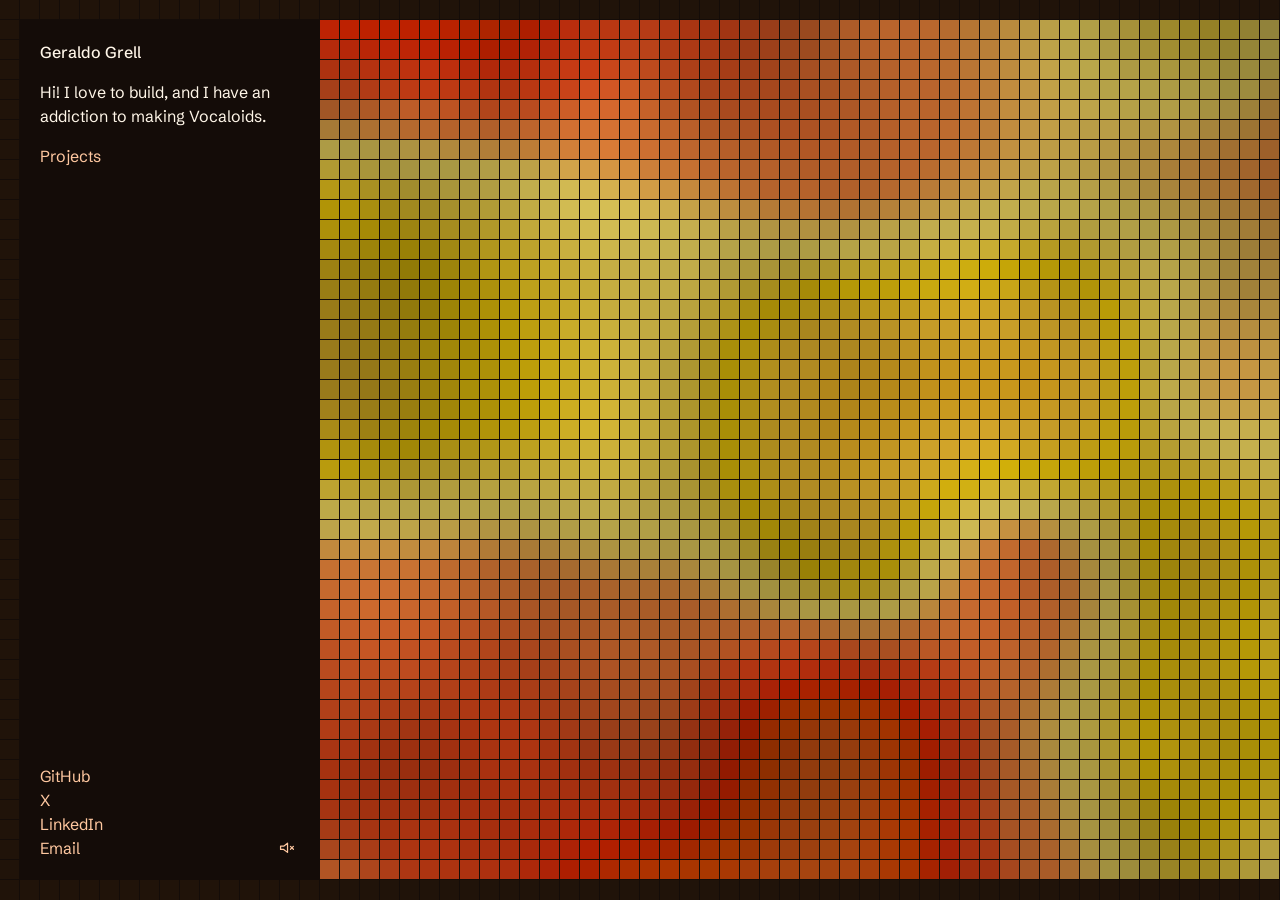
==== index.html @ 269cfb62 "Light-wall portfolio for Geraldo Grell A static, dependency-free portfolio: a sidebar of nested pane" ====
<!doctype html>
<!--
  index.html and 404.html must stay identical (404.html is the deep-link fallback
  for GitHub Pages). After editing this file, run:  cp index.html 404.html

  Content lives in content.js. The values below are only what link previews and
  visitors without JavaScript see; the script keeps titles and descriptions in
  sync with content.js as people browse.
-->
<html lang="en">
<head>
<meta charset="utf-8">
<!-- EDIT: the folder this site is served from, in the href of the next line.
     It must start and end with "/":
       "/"             the site sits at the root of its domain (https://you.com/)
       "/portfolio/"   a GitHub Pages project site (https://you.github.io/portfolio/)
     Every relative address below (assets/site.css, content.js, ...) resolves
     from that folder, even on a deep link like /geraldo/projects/crewroom,
     and the page addresses (/work/..., /projects/...) live inside it. -->
<base href="/geraldo/">
<script>
  /* Tidies the folder above and shares it with assets/site.js as
     window.SITE_BASE. Opened from disk, the base is removed so addresses
     resolve next to this file. If the page is served from outside the folder
     (say, at the root of a custom domain while the setting still names a
     folder), the root is used instead, so the site still loads. */
  (function () {
    var el = document.querySelector("base");
    var base = String((el && el.getAttribute("href")) || "/").trim();
    if (/^[a-z][a-z0-9+.-]*:\/\//i.test(base)) base = base.replace(/^[a-z][a-z0-9+.-]*:\/\/[^\/]*/i, "");
    base = ("/" + base + "/").replace(/\/{2,}/g, "/");
    if (location.protocol === "file:") {
      if (el) el.parentNode.removeChild(el);
    } else {
      if ((location.pathname + "/").indexOf(base) !== 0) base = "/";
      if (!el) {
        el = document.createElement("base");
        document.head.appendChild(el);
      }
      el.setAttribute("href", base);
    }
    window.SITE_BASE = base;
  })();
</script>
<meta name="viewport" content="width=device-width, initial-scale=1">
<title>Geraldo Grell</title>
<meta name="description" content="Geraldo Grell loves to build, makes Vocaloids, and is building Crewroom.">
<meta name="author" content="Geraldo Grell">
<meta name="robots" content="index, follow, max-image-preview:large, max-snippet:-1, max-video-preview:-1">
<meta name="theme-color" content="#140c08">
<meta name="color-scheme" content="dark">
<meta name="format-detection" content="telephone=no">
<meta name="mobile-web-app-capable" content="yes">
<meta name="apple-mobile-web-app-capable" content="yes">
<meta name="apple-mobile-web-app-status-bar-style" content="black">
<meta name="apple-mobile-web-app-title" content="Geraldo Grell">
<meta name="application-name" content="Geraldo Grell">
<link rel="canonical" href="https://jikjii.github.io/geraldo/">

<!-- Link previews (EDIT: your name, description and full site address) -->
<meta property="og:type" content="website">
<meta property="og:title" content="Geraldo Grell">
<meta property="og:description" content="Geraldo Grell loves to build, makes Vocaloids, and is building Crewroom.">
<meta property="og:url" content="https://jikjii.github.io/geraldo/">
<meta property="og:image" content="https://jikjii.github.io/geraldo/assets/og.png">
<meta property="og:image:type" content="image/png">
<meta property="og:image:width" content="1200">
<meta property="og:image:height" content="630">
<meta property="og:image:alt" content="A grid of glowing amber and orange tiles on a dark background.">
<meta name="twitter:card" content="summary_large_image">
<meta name="twitter:title" content="Geraldo Grell">
<meta name="twitter:description" content="Geraldo Grell loves to build, makes Vocaloids, and is building Crewroom.">
<meta name="twitter:image" content="https://jikjii.github.io/geraldo/assets/og.png">
<meta name="twitter:image:alt" content="A grid of glowing amber and orange tiles on a dark background.">

<link rel="icon" href="assets/favicon.svg" type="image/svg+xml">

<!-- Typeface. To change it, swap this link and --font in assets/site.css. -->
<link rel="preconnect" href="https://fonts.googleapis.com">
<link rel="preconnect" href="https://fonts.gstatic.com" crossorigin>
<link rel="stylesheet" href="https://fonts.googleapis.com/css2?family=Schibsted+Grotesk:ital,wght@0,400;0,500;1,400&amp;display=block">

<link rel="stylesheet" href="assets/site.css">
<noscript><style>#stage { display: none; }</style></noscript>
</head>
<body>
<noscript>
  <!-- EDIT: shown only when JavaScript is off. Mirrors the sidebar in content.js
       (name, bio and links); the pages themselves need JavaScript. -->
  <main class="noscript">
    <h1>Geraldo Grell</h1>
    <p>Hi! I love to build, and I have an addiction to making Vocaloids.</p>
    <ul>
      <li><a href="https://github.com/Jikjii">GitHub</a></li>
      <li><a href="https://x.com/GERALDONOMICS">X</a></li>
      <li><a href="https://www.linkedin.com/in/geraldo-grell/">LinkedIn</a></li>
      <li><a href="mailto:swegeraldogrell@gmail.com">Email</a></li>
    </ul>
  </main>
</noscript>

<div id="stage">
  <div id="world" role="main">
    <canvas id="wall" aria-hidden="true"></canvas>
    <div id="deck" aria-hidden="true"><div id="strip"></div></div>
    <div id="pane-stack"></div>
    <div id="frame" aria-hidden="true">
      <span class="frame-edge frame-top"></span>
      <span class="frame-edge frame-right"></span>
      <span class="frame-edge frame-bottom"></span>
      <span class="frame-edge frame-left"></span>
    </div>
  </div>
</div>

<script src="content.js"></script>
<script src="assets/site.js"></script>
</body>
</html>
---- assets/site.css ----
/*
 * site.css - light-wall portfolio.
 * Design inspired by shreygups.com; original implementation.
 *
 * Layering inside #world (the scrolling "camera" content):
 *   #pane-stack  z 2  opened pages, BELOW the canvas (revealed through holes it clears)
 *   canvas#wall  z 3  the light wall, pointer-events: none
 *   #deck        z 4  the sidebar (home page), above the canvas
 *   #frame       z 6  a one-cell ring of unlit tiles around the whole world
 */

/* Metric-adjusted Arial so text barely moves if the web font is late.
   The numbers approximate Schibsted Grotesk; retune them if you change --font. */
@font-face {
  font-family: "Schibsted Grotesk Fallback";
  src: local("Arial"), local("ArialMT"), local("Helvetica");
  ascent-override: 96%;
  descent-override: 26%;
  line-gap-override: 0%;
  size-adjust: 99%;
}

:root {
  /* The typeface. To swap it, change the Google Fonts <link> in index.html and this line. */
  --font: "Schibsted Grotesk", "Schibsted Grotesk Fallback", Arial, sans-serif;

  --bg: #140c08;        /* warm near-black; also every 1px gap between tiles */
  --accent: #ff9f1c;
  --line: #201309;      /* unlit tiles and rules: 5% --accent over --bg */
  --ink: #fff6e8;       /* body text */
  --link: #ffc8a0;      /* peach links */
  --link-on: #ffb07a;   /* hovered and open-page links, focused buttons */

  /* The grid. The script writes the same values; keep them in sync with CFG in site.js. */
  --tile: 19px;
  --gap: 1px;
  --cell: 20px;
  --fs: calc(var(--tile) * 0.7);
  --lh: var(--cell);

  color-scheme: dark;
}

* { box-sizing: border-box; }

html,
body {
  position: fixed;
  inset: 0;
  width: 100%;
  height: 100%;
  margin: 0;
  overflow: hidden;
  overscroll-behavior: none;
  touch-action: pinch-zoom;
  background: var(--bg);
  -webkit-text-size-adjust: 100%;
  text-size-adjust: 100%;
  -webkit-tap-highlight-color: transparent;
  -webkit-touch-callout: none;
  -webkit-user-select: none;
  user-select: none;
}

body {
  color: var(--ink);
  font: 400 var(--fs) / var(--lh) var(--font);
  font-synthesis: none;
  font-kerning: normal;
  text-rendering: optimizeLegibility;
}

/* ---------- Stage, world, wall ---------- */

#stage {
  position: absolute;
  inset: 0;
  width: 100%;
  height: 100%;
  overflow-x: auto;
  overflow-y: hidden;
  overscroll-behavior-x: contain;
  overscroll-behavior-y: none;
  scrollbar-width: none;
  -webkit-overflow-scrolling: touch;
  background: var(--bg);
  touch-action: pinch-zoom; /* horizontal panning is driven by the script */
}
#stage::-webkit-scrollbar { display: none; }

#world {
  position: relative;
  width: var(--world-w, 100%);
  min-width: 100%;
  height: 100%;
  overflow: hidden;
  background: var(--bg);
}

#wall {
  position: absolute;
  inset: 0;
  z-index: 3;
  display: block;
  width: 100%;
  height: 100%;
  pointer-events: none;
}

/* The canvas can end on a partial row, so the outer ring of unlit tiles is
   structural: every edge always shows one whole cell. */
#frame {
  position: absolute;
  inset: 0;
  z-index: 6;
  pointer-events: none;
}
.frame-edge {
  position: absolute;
  display: block;
  background-color: var(--bg);
}
.frame-top,
.frame-bottom {
  left: 0;
  z-index: 2;
  width: 100%;
  height: var(--cell);
  background-image:
    linear-gradient(180deg, transparent var(--tile), var(--bg) var(--tile)),
    repeating-linear-gradient(90deg, var(--line) 0 var(--tile), var(--bg) var(--tile) var(--cell));
}
.frame-left,
.frame-right {
  top: 0;
  width: var(--cell);
  height: 100%;
  background-image:
    linear-gradient(90deg, transparent var(--tile), var(--bg) var(--tile)),
    repeating-linear-gradient(180deg, var(--line) 0 var(--tile), var(--bg) var(--tile) var(--cell));
}
.frame-top { top: 0; }
.frame-bottom { bottom: -1px; }
.frame-left { left: 0; }
.frame-right { right: -1px; }

/* ---------- Sidebar and pane stack ---------- */

#deck {
  --text-amt: 1;
  position: absolute;
  top: var(--pane-top, 20px);
  left: var(--side-pad, 20px);
  z-index: 4;
  width: var(--pane-w, 299px);
  height: var(--pane-h, calc(100% - 40px));
  overflow: hidden;
  overscroll-behavior: none;
  background: var(--bg);
  pointer-events: none; /* enabled once the script has booted */
}
#deck.show { pointer-events: auto; }

#strip {
  position: relative; /* containing block for the sound toggle */
  display: flex;
  align-items: stretch;
  width: max-content;
  height: 100%;
  padding: 0;
}

#pane-stack {
  position: absolute;
  inset: 0;
  z-index: 2;
  pointer-events: none;
}

.pane-shell {
  --text-amt: 1;
  position: absolute;
  top: var(--pane-top, 20px);
  left: calc(var(--side-pad, 20px) + var(--pane-depth, 1) * var(--pane-stride, 300px));
  width: var(--pane-w, 299px);
  height: var(--pane-h, calc(100% - 40px));
  overflow: hidden;
  background: var(--bg);
  pointer-events: auto;
}
/* Separator: 1.5px of --line on each pane's left edge, after the 1px grid gap. */
.pane-shell::before {
  content: "";
  position: absolute;
  inset: 0 auto 0 0;
  z-index: 1;
  width: 1.5px;
  background: var(--line);
  pointer-events: none;
}
.pane-body {
  position: relative;
  width: 100%;
  height: 100%;
}
.pane-shell .pane {
  position: absolute;
  inset: 0;
  width: 100%;
}

/* ---------- Pane typography (16px / 24px, one cell of padding) ---------- */

.pane {
  flex: 0 0 auto;
  display: flex;
  flex-direction: column;
  width: var(--pane-w, 299px);
  height: 100%;
  margin: 0;
  padding: var(--cell);
  overflow-x: hidden;
  overflow-y: auto;
  -webkit-overflow-scrolling: touch;
  overscroll-behavior-x: auto;
  overscroll-behavior-y: contain;
  touch-action: pan-y pinch-zoom;
  color: var(--ink);
  background: var(--bg);
  font: 400 1rem / 1.5 var(--font);
  -webkit-user-select: text;
  user-select: text;
  scrollbar-width: thin;
  scrollbar-color: var(--line) transparent;
}
.pane > * {
  position: relative;
  opacity: var(--text-amt, 1);
}

.pane .name {
  margin: 0 0 1em;
  font: inherit;
  font-weight: 500;
  letter-spacing: normal;
}
.pane p {
  margin: 0 0 1em;
  text-align: left;
  hyphens: none;
}
.pane i,
.pane em { font-style: italic; }

.title-label {
  position: relative;
  display: inline-block;
  max-width: calc(100% - 1.5rem);
  line-height: 1;
  vertical-align: baseline;
}
@supports (text-box-trim: trim-both) and (text-box-edge: cap alphabetic) {
  .title-label,
  .work-list .link-label {
    text-box-trim: trim-both;
    text-box-edge: cap alphabetic;
  }
}

/* Markdown bodies */
.markdown-block h1,
.markdown-block h2,
.markdown-block h3,
.markdown-block h4,
.markdown-block h5,
.markdown-block h6 {
  margin: 0 0 1em;
  font: inherit;
  font-weight: 500;
}
.markdown-block strong,
.markdown-block b { font-weight: 500; }
.markdown-block ul,
.markdown-block ol {
  margin: 0 0 1em;
  padding-left: 1.25em;
}
.markdown-block li > ul,
.markdown-block li > ol { margin-bottom: 0; }
.markdown-block blockquote {
  margin: 0 0 1em;
  padding-left: 1em;
  border-left: 1px solid var(--line);
}
.markdown-block blockquote > :last-child { margin-bottom: 0; }
.markdown-block pre,
.markdown-block code { font: inherit; }
.markdown-block pre {
  margin: 0 0 1em;
  overflow-x: auto;
  white-space: pre-wrap;
}
.markdown-block hr {
  margin: 0 0 1em;
  border: 0;
  border-top: 1px solid var(--line);
}
.markdown-block img {
  display: block;
  max-width: 100%;
  height: auto;
  margin: 0 0 1em;
}
.markdown-block del { text-decoration: line-through; }

/* ---------- Links ---------- */

.pane a {
  color: var(--link);
  text-decoration: none;
  transition: color 0.4s linear;
  touch-action: manipulation;
  -webkit-touch-callout: none;
}
.pane a:hover,
.pane a.is-on { color: var(--link-on); }
.pane a.text-link { text-decoration: underline; }

.work-list {
  display: flex;
  flex-direction: column;
  align-items: flex-start;
  gap: 0;
}
nav.work-list { margin: 0 0 1em; }
.work-list a {
  display: inline-flex;
  align-items: center;
  gap: 0.35em;
  min-height: 1.5em;
}
.work-list .link-label {
  display: inline-block;
  line-height: 1;
}
.work-list > a > .close-icon { display: none; }
.work-list > a.is-on > .close-icon { display: inline-block; }

/* The open-page dot: a filled circle in the link colour with a dark x knocked out. */
.close-icon {
  position: relative;
  display: inline-block;
  flex: 0 0 auto;
  width: 0.62em;
  height: 0.62em;
  border-radius: 50%;
  background: currentColor;
}
.close-icon svg {
  position: absolute;
  inset: 0;
  display: block;
  width: 100%;
  height: 100%;
}
.close-icon path {
  fill: none;
  stroke: var(--bg);
  stroke-width: 1.6;
  stroke-linecap: round;
}

/* Close control beside pane titles, shown only when the stack doesn't fit. */
.pane-close {
  position: absolute;
  top: 50%;
  left: calc(100% + 0.15rem);
  display: none;
  align-items: center;
  justify-content: center;
  width: 1.5rem;
  height: 1.5rem;
  transform: translateY(-50%);
}
#stage.stack-clipped .pane-close { display: inline-flex; }

/* ---------- Sidebar bottom: social links, email, sound ---------- */

.pane-bottom {
  display: flex;
  flex-direction: column;
  align-items: flex-start;
  margin: auto 0 0;
}
.pane-bottom > :last-child,
.pane-bottom > .markdown-block:last-child > :last-child { margin-bottom: 0; }

.email-copy {
  display: block;
  padding: 0;
  border: 0;
  background: transparent;
  color: var(--link);
  font: inherit;
  text-align: left;
  cursor: pointer;
  touch-action: manipulation;
}
.email-copy:hover { color: var(--link-on); }

#about .sound-toggle {
  position: absolute;
  right: var(--cell);
  bottom: var(--cell);
  display: inline-flex;
  align-items: center;
  justify-content: center;
  width: 1.5rem;
  height: 1.5rem;
  padding: 0;
  border: 0;
  border-radius: 0;
  color: var(--link);
  background: transparent;
  cursor: pointer;
  touch-action: manipulation;
  -webkit-tap-highlight-color: transparent;
}
#about .sound-toggle:hover { color: var(--link-on); }
.sound-icon {
  display: block;
  width: 1.1rem;
  height: 1.1rem;
  fill: none;
  stroke: currentColor;
  stroke-width: 1.7;
  stroke-linecap: round;
  stroke-linejoin: round;
}
.sound-icon-on { display: none; }
.sound-toggle[aria-pressed="true"] .sound-icon-on { display: block; }
.sound-toggle[aria-pressed="true"] .sound-icon-off { display: none; }

/* ---------- Focus: quiet, keyboard-only ---------- */

:focus { outline: none; }
.pane a:focus-visible,
.email-copy:focus-visible,
#about .sound-toggle:focus-visible,
.noscript a:focus-visible {
  outline: 1px solid var(--link-on);
  outline: 1px solid color-mix(in srgb, var(--link-on) 70%, transparent);
  outline-offset: 2px;
  border-radius: 2px;
}
/* Links keep their colour for "hovered" and "open"; buttons may light up. */
.email-copy:focus-visible,
#about .sound-toggle:focus-visible { color: var(--link-on); }
/* A long pane with no links becomes a Tab stop (so it can be scrolled). */
.pane:focus-visible {
  outline: 1px solid var(--link-on);
  outline: 1px solid color-mix(in srgb, var(--link-on) 70%, transparent);
  outline-offset: -2px;
}
.pane [tabindex="-1"]:focus,
.pane [tabindex="-1"]:focus-visible { outline: none; }

/* ---------- Without JavaScript ---------- */

.noscript {
  position: fixed;
  inset: 0;
  overflow: auto;
  padding: 40px;
  color: var(--ink);
  background: var(--bg);
  font: 400 1rem / 1.5 var(--font);
  -webkit-user-select: text;
  user-select: text;
}
.noscript h1 {
  margin: 0 0 1em;
  font: inherit;
  font-weight: 500;
}
.noscript p,
.noscript ul { margin: 0 0 1em; }
.noscript ul {
  padding: 0;
  list-style: none;
}
.noscript a { color: var(--link); text-decoration: none; }
.noscript a:hover { color: var(--link-on); }
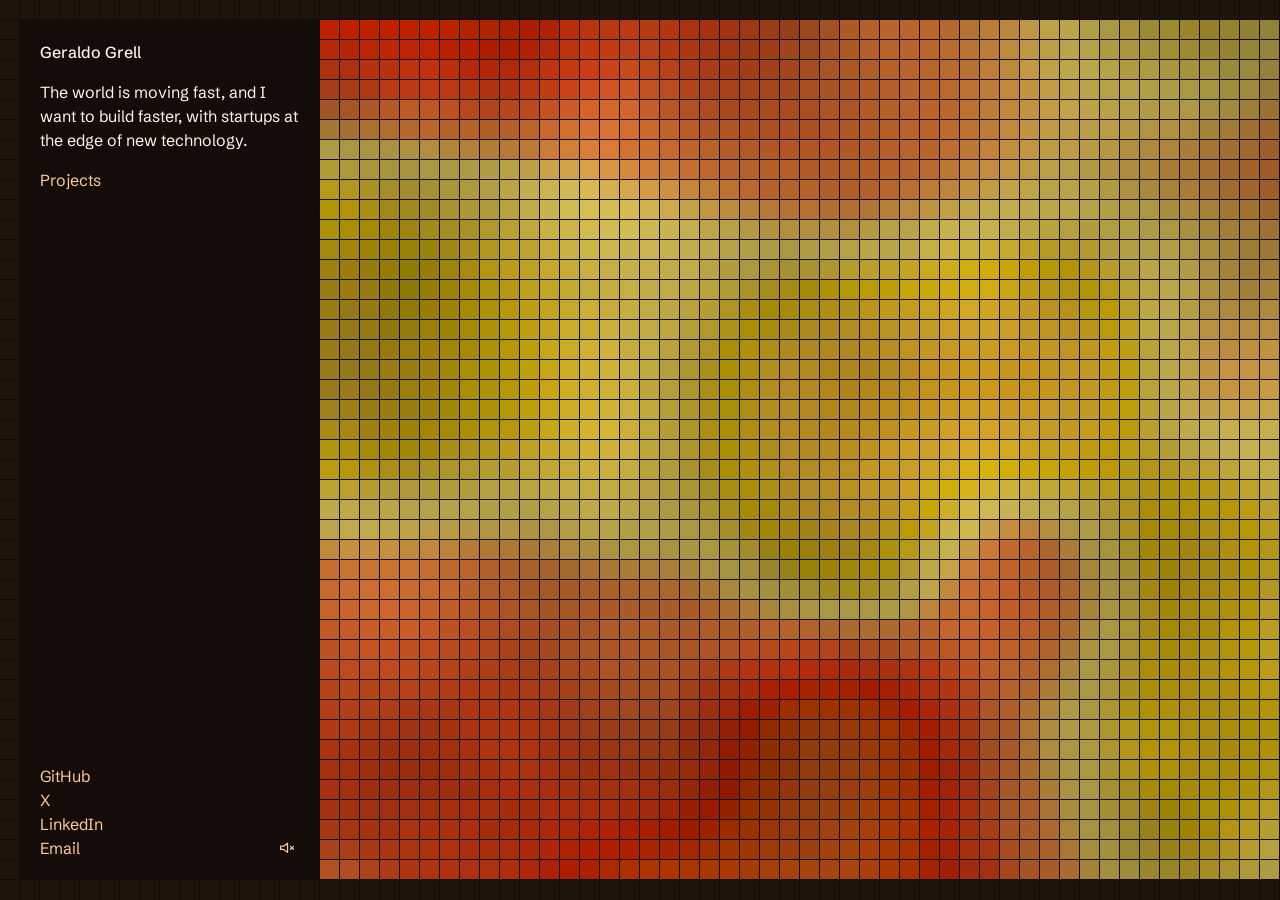
==== commit 13f7f914: "Update bio: build faster, with startups Co-Authored-By: Claude Opus 5.5 <noreply@anthropic.com>" ====
--- a/index.html
+++ b/index.html
@@ -44,7 +44,7 @@
 </script>
 <meta name="viewport" content="width=device-width, initial-scale=1">
 <title>Geraldo Grell</title>
-<meta name="description" content="Geraldo Grell loves to build, makes Vocaloids, and is building Crewroom.">
+<meta name="description" content="Geraldo Grell wants to build faster, with startups at the edge of new technology. Currently building Crewroom.">
 <meta name="author" content="Geraldo Grell">
 <meta name="robots" content="index, follow, max-image-preview:large, max-snippet:-1, max-video-preview:-1">
 <meta name="theme-color" content="#140c08">
@@ -60,7 +60,7 @@
 <!-- Link previews (EDIT: your name, description and full site address) -->
 <meta property="og:type" content="website">
 <meta property="og:title" content="Geraldo Grell">
-<meta property="og:description" content="Geraldo Grell loves to build, makes Vocaloids, and is building Crewroom.">
+<meta property="og:description" content="Geraldo Grell wants to build faster, with startups at the edge of new technology. Currently building Crewroom.">
 <meta property="og:url" content="https://jikjii.github.io/geraldo/">
 <meta property="og:image" content="https://jikjii.github.io/geraldo/assets/og.png">
 <meta property="og:image:type" content="image/png">
@@ -69,7 +69,7 @@
 <meta property="og:image:alt" content="A grid of glowing amber and orange tiles on a dark background.">
 <meta name="twitter:card" content="summary_large_image">
 <meta name="twitter:title" content="Geraldo Grell">
-<meta name="twitter:description" content="Geraldo Grell loves to build, makes Vocaloids, and is building Crewroom.">
+<meta name="twitter:description" content="Geraldo Grell wants to build faster, with startups at the edge of new technology. Currently building Crewroom.">
 <meta name="twitter:image" content="https://jikjii.github.io/geraldo/assets/og.png">
 <meta name="twitter:image:alt" content="A grid of glowing amber and orange tiles on a dark background.">
 
@@ -89,7 +89,7 @@
        (name, bio and links); the pages themselves need JavaScript. -->
   <main class="noscript">
     <h1>Geraldo Grell</h1>
-    <p>Hi! I love to build, and I have an addiction to making Vocaloids.</p>
+    <p>The world is moving fast, and I want to build faster, with startups at the edge of new technology.</p>
     <ul>
       <li><a href="https://github.com/Jikjii">GitHub</a></li>
       <li><a href="https://x.com/GERALDONOMICS">X</a></li>
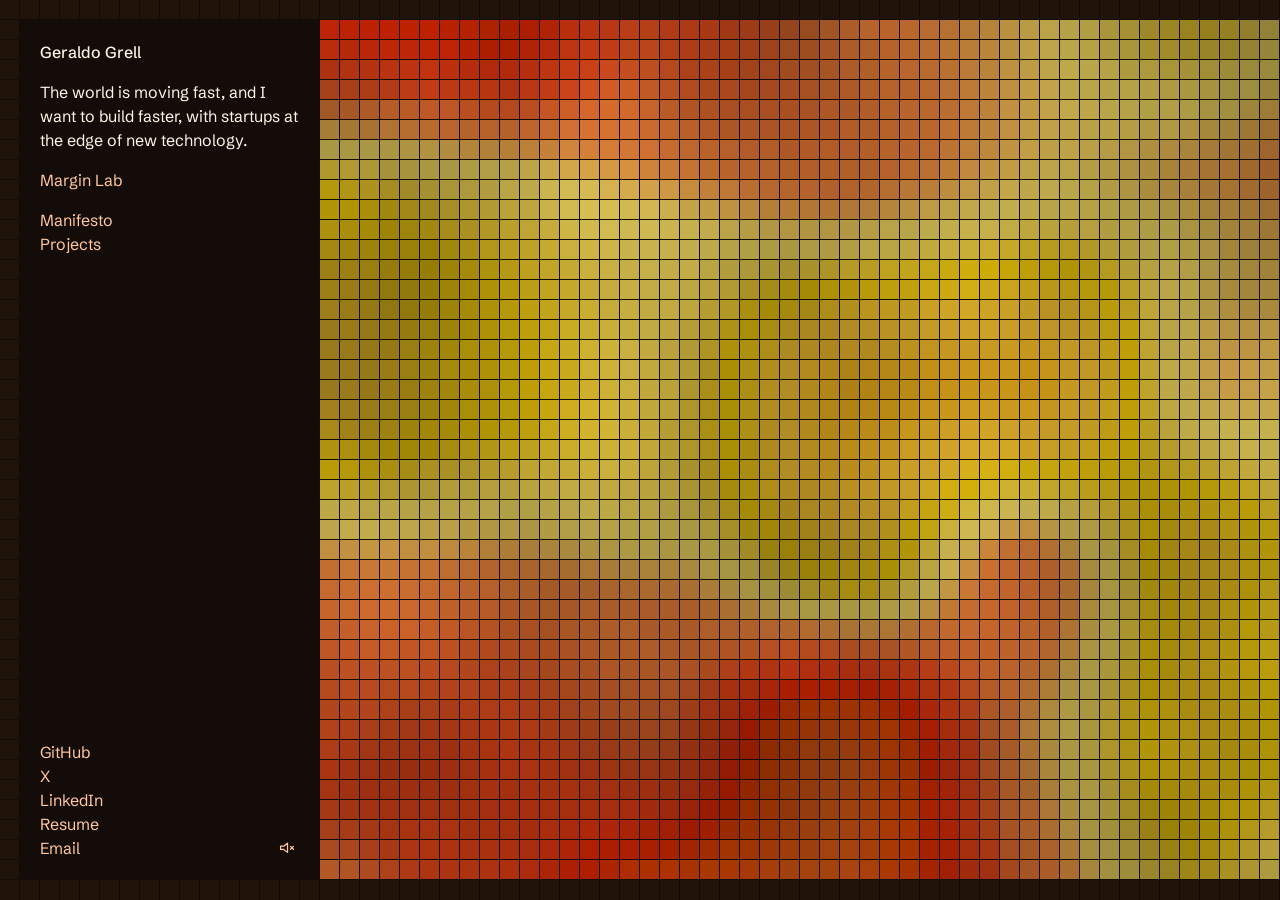
==== commit 6b6c6075: "Add Margin Lab and a Resume link to the sidebar Margin Lab opens its own pane (in its signal-yellow " ====
--- a/index.html
+++ b/index.html
@@ -91,9 +91,13 @@
     <h1>Geraldo Grell</h1>
     <p>The world is moving fast, and I want to build faster, with startups at the edge of new technology.</p>
     <ul>
+      <li><a href="https://marginlab.ai/">Margin Lab</a></li>
+    </ul>
+    <ul>
       <li><a href="https://github.com/Jikjii">GitHub</a></li>
       <li><a href="https://x.com/GERALDONOMICS">X</a></li>
       <li><a href="https://www.linkedin.com/in/geraldo-grell/">LinkedIn</a></li>
+      <li><a href="resume.pdf">Resume</a></li>
       <li><a href="mailto:swegeraldogrell@gmail.com">Email</a></li>
     </ul>
   </main>
--- a/assets/site.css
+++ b/assets/site.css
@@ -441,6 +441,23 @@
 .sound-toggle[aria-pressed="true"] .sound-icon-on { display: block; }
 .sound-toggle[aria-pressed="true"] .sound-icon-off { display: none; }
 
+/* ---------- Short screens (phones held sideways) ---------- */
+
+/* The sidebar keeps every link on screen without scrolling: half-size gaps
+   and 20px link rows, then 20px lines throughout on the shortest screens.
+   The gaps rule stays inside .page-main so the bottom links keep their
+   zero bottom margin and line up with the sound toggle. */
+@media (max-height: 440px) {
+  #about .name,
+  #about .page-main p,
+  #about .page-main > nav.work-list { margin-bottom: 0.5em; }
+  #about .work-list a { min-height: 1.25em; }
+  #about .email-copy { line-height: 1.25; }
+}
+@media (max-height: 370px) {
+  #about { line-height: 1.25; }
+}
+
 /* ---------- Focus: quiet, keyboard-only ---------- */
 
 :focus { outline: none; }
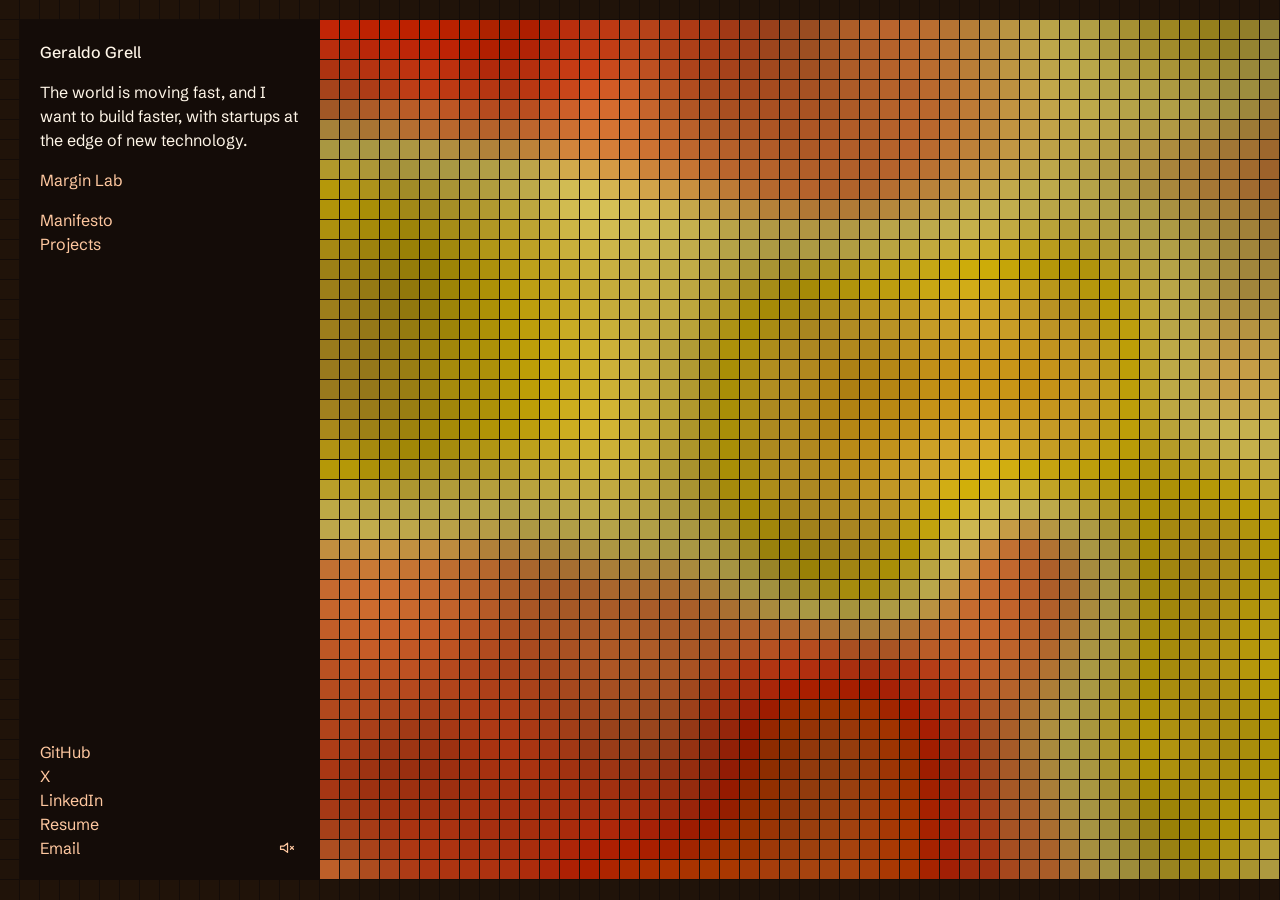
==== commit 7df402a8: "Open /resume.pdf inside the site, and add Manga Tag Assistant A shared /resume.pdf link now loads th" ====
--- a/index.html
+++ b/index.html
@@ -1,7 +1,9 @@
 <!doctype html>
 <!--
-  index.html and 404.html must stay identical (404.html is the deep-link fallback
-  for GitHub Pages). After editing this file, run:  cp index.html 404.html
+  index.html, 404.html and resume.pdf/index.html must stay identical (404.html is
+  the deep-link fallback for GitHub Pages; resume.pdf/index.html answers the
+  resume's address, /resume.pdf). After editing this file, run:
+    cp index.html 404.html && cp index.html resume.pdf/index.html
 
   Content lives in content.js. The values below are only what link previews and
   visitors without JavaScript see; the script keeps titles and descriptions in
@@ -55,13 +57,13 @@
 <meta name="apple-mobile-web-app-status-bar-style" content="black">
 <meta name="apple-mobile-web-app-title" content="Geraldo Grell">
 <meta name="application-name" content="Geraldo Grell">
-<link rel="canonical" href="https://jikjii.github.io/geraldo/">
 
-<!-- Link previews (EDIT: your name, description and full site address) -->
+<!-- Link previews (EDIT: your name, description and full site address).
+     No canonical link or og:url: this one page answers every address
+     (/resume.pdf too), so the script adds the right ones as people browse. -->
 <meta property="og:type" content="website">
 <meta property="og:title" content="Geraldo Grell">
 <meta property="og:description" content="Geraldo Grell wants to build faster, with startups at the edge of new technology. Currently building Crewroom.">
-<meta property="og:url" content="https://jikjii.github.io/geraldo/">
 <meta property="og:image" content="https://jikjii.github.io/geraldo/assets/og.png">
 <meta property="og:image:type" content="image/png">
 <meta property="og:image:width" content="1200">
@@ -80,6 +82,9 @@
 <link rel="preconnect" href="https://fonts.gstatic.com" crossorigin>
 <link rel="stylesheet" href="https://fonts.googleapis.com/css2?family=Schibsted+Grotesk:ital,wght@0,400;0,500;1,400&amp;display=block">
 
+<!-- The Resume (/resume.pdf) draws its pages with PDF.js from this CDN. -->
+<link rel="preconnect" href="https://cdn.jsdelivr.net" crossorigin>
+
 <link rel="stylesheet" href="assets/site.css">
 <noscript><style>#stage { display: none; }</style></noscript>
 </head>
@@ -97,7 +102,7 @@
       <li><a href="https://github.com/Jikjii">GitHub</a></li>
       <li><a href="https://x.com/GERALDONOMICS">X</a></li>
       <li><a href="https://www.linkedin.com/in/geraldo-grell/">LinkedIn</a></li>
-      <li><a href="resume.pdf">Resume</a></li>
+      <li><a href="assets/Geraldo_Grell_Resume.pdf">Resume</a></li>
       <li><a href="mailto:swegeraldogrell@gmail.com">Email</a></li>
     </ul>
   </main>
--- a/assets/site.css
+++ b/assets/site.css
@@ -30,6 +30,7 @@
   --ink: #fff6e8;       /* body text */
   --link: #ffc8a0;      /* peach links */
   --link-on: #ffb07a;   /* hovered and open-page links, focused buttons */
+  --paper: #fff6e8;     /* the resume's pages are drawn on this */
 
   /* The grid. The script writes the same values; keep them in sync with CFG in site.js. */
   --tile: 19px;
@@ -177,12 +178,14 @@
   pointer-events: none;
 }
 
+/* The script sets --pane-left and --pane-width on each shell (a wide page's
+   pane spans more columns); the fallbacks are the fixed unit. */
 .pane-shell {
   --text-amt: 1;
   position: absolute;
   top: var(--pane-top, 20px);
-  left: calc(var(--side-pad, 20px) + var(--pane-depth, 1) * var(--pane-stride, 300px));
-  width: var(--pane-w, 299px);
+  left: var(--pane-left, calc(var(--side-pad, 20px) + var(--pane-depth, 1) * var(--pane-stride, 300px)));
+  width: var(--pane-width, var(--pane-w, 299px));
   height: var(--pane-h, calc(100% - 40px));
   overflow: hidden;
   background: var(--bg);
@@ -441,6 +444,177 @@
 .sound-toggle[aria-pressed="true"] .sound-icon-on { display: block; }
 .sound-toggle[aria-pressed="true"] .sound-icon-off { display: none; }
 
+/* ---------- Resume (/resume.pdf) ---------- */
+
+/* Links to the file, then the PDF's pages on warm paper. Until a page is
+   drawn its sheet is an unlit tile (saying, after a moment, that the resume
+   is loading); the drawing then fades in. */
+.resume-actions {
+  display: flex;
+  flex-wrap: wrap;
+  gap: 0 1.25em;
+}
+.resume-sheets {
+  display: flex;
+  flex-direction: column;
+  gap: var(--cell);
+}
+.resume-sheet {
+  position: relative;
+  isolation: isolate;
+  flex: 0 0 auto;
+  width: 100%;
+  aspect-ratio: 612 / 792;
+  overflow: hidden;
+  background: var(--line);
+}
+/* The drawing is ink on clear pixels; the paper is its background, kept in
+   high-contrast themes (a dark one would put the black ink on black). */
+.resume-sheet > canvas {
+  position: absolute;
+  inset: 0;
+  display: block;
+  width: 100%;
+  height: 100%;
+  background: var(--paper);
+  forced-color-adjust: none;
+  opacity: 0;
+  transition: opacity 0.45s linear;
+}
+.resume-sheet.is-drawn > canvas { opacity: 1; }
+.resume-links a {
+  position: absolute;
+  z-index: 2;
+  border-radius: 2px;
+}
+.resume-links a:hover { background: color-mix(in srgb, var(--accent) 22%, transparent); }
+/* The usual pale focus ring would vanish on the paper. */
+.pane .resume-links a:focus-visible {
+  outline: 2px solid var(--bg);
+  outline-offset: 1px;
+  background: color-mix(in srgb, var(--accent) 22%, transparent);
+}
+.resume-note {
+  display: flex;
+  align-items: flex-start;
+  justify-content: center;
+  padding: calc(2 * var(--cell)) var(--cell);
+  text-align: center;
+}
+.resume-note p { margin: 0; }
+.resume-loading { animation: resume-loading 0.4s 0.5s both; }   /* no flash when it's quick */
+@keyframes resume-loading { from { opacity: 0; } }
+.resume-error {
+  aspect-ratio: auto;
+  padding: var(--cell);
+}
+
+/* PDF.js's text layer, from pdf_viewer.css of the same version (4.10.38;
+   Copyright 2014 Mozilla Foundation, Apache License 2.0), trimmed to what the
+   resume uses: transparent text over the drawing, sized by --scale-factor, so
+   it can be selected and copied. */
+.textLayer {
+  position: absolute;
+  inset: 0;
+  z-index: 0;
+  overflow: clip;
+  opacity: 1;
+  line-height: 1;
+  text-align: initial;
+  -webkit-text-size-adjust: none;
+  text-size-adjust: none;
+  forced-color-adjust: none;
+  transform-origin: 0 0;
+  caret-color: CanvasText;
+}
+.textLayer :is(span, br) {
+  position: absolute;
+  color: transparent;
+  white-space: pre;
+  cursor: text;
+  transform-origin: 0% 0%;
+}
+.textLayer > :not(.markedContent),
+.textLayer .markedContent span:not(.markedContent) { z-index: 1; }
+.textLayer span.markedContent {
+  top: 0;
+  height: 0;
+}
+.textLayer span[role="img"] {
+  -webkit-user-select: none;
+  user-select: none;
+  cursor: default;
+}
+.textLayer ::selection { background: color-mix(in srgb, var(--accent) 38%, transparent); }
+.textLayer br::selection { background: transparent; }
+/* Keeps a drag past the end of a line from selecting the rest of the page
+   (watchSelection in site.js). */
+.textLayer .endOfContent {
+  display: block;
+  position: absolute;
+  inset: 100% 0 0;
+  z-index: 0;
+  cursor: default;
+  -webkit-user-select: none;
+  user-select: none;
+}
+.textLayer.selecting .endOfContent { top: 0; }
+/* PDF.js measures text on a canvas it adds to the page. */
+.hiddenCanvasElement {
+  position: absolute;
+  top: 0;
+  left: 0;
+  width: 0;
+  height: 0;
+  display: none;
+}
+
+@media (prefers-reduced-motion: reduce) {
+  .resume-sheet > canvas { transition: none; }
+  .resume-loading { animation: none; }
+}
+
+/* Printed (or saved as a PDF) with the Resume open, the page is its pages
+   alone, one to a sheet of paper, letter or A4, on white, with the text
+   still selectable. site.js gives each page its --print-width, and the
+   --print-scale that sizes its text layer to match. Only these pages print
+   without the browser's margins (and its header and footer). */
+@media print {
+  @page resume { margin: 0; }
+  html:has(.resume-sheets) body { page: resume; }
+  html:has(.resume-sheets),
+  html:has(.resume-sheets) body {
+    position: static;
+    width: auto;
+    height: auto;
+    overflow: visible;
+    background: #fff;
+  }
+  html:has(.resume-sheets) :is(#stage, #world, #pane-stack, .pane-shell, .pane-body, .pane) {
+    position: static;
+    width: auto;
+    min-width: 0;
+    height: auto;
+    padding: 0;
+    overflow: visible;
+    background: none;
+  }
+  html:has(.resume-sheets) :is(#wall, #deck, #frame, .pane-shell:not(:has(.resume-sheets)), .pane .name, .resume-actions),
+  html:has(.resume-sheets) .pane-shell::before { display: none; }
+  html:has(.resume-sheets) .pane > * { opacity: 1; }
+  .resume-sheets { gap: 0; }
+  .resume-sheet {
+    --scale-factor: var(--print-scale) !important;
+    width: var(--print-width);
+    margin: 0 auto;
+    background: none;
+    break-inside: avoid;
+    break-after: page;
+  }
+  .resume-sheet:last-child { break-after: auto; }
+  .resume-sheet > canvas { background: none; }
+}
+
 /* ---------- Short screens (phones held sideways) ---------- */
 
 /* The sidebar keeps every link on screen without scrolling: half-size gaps
